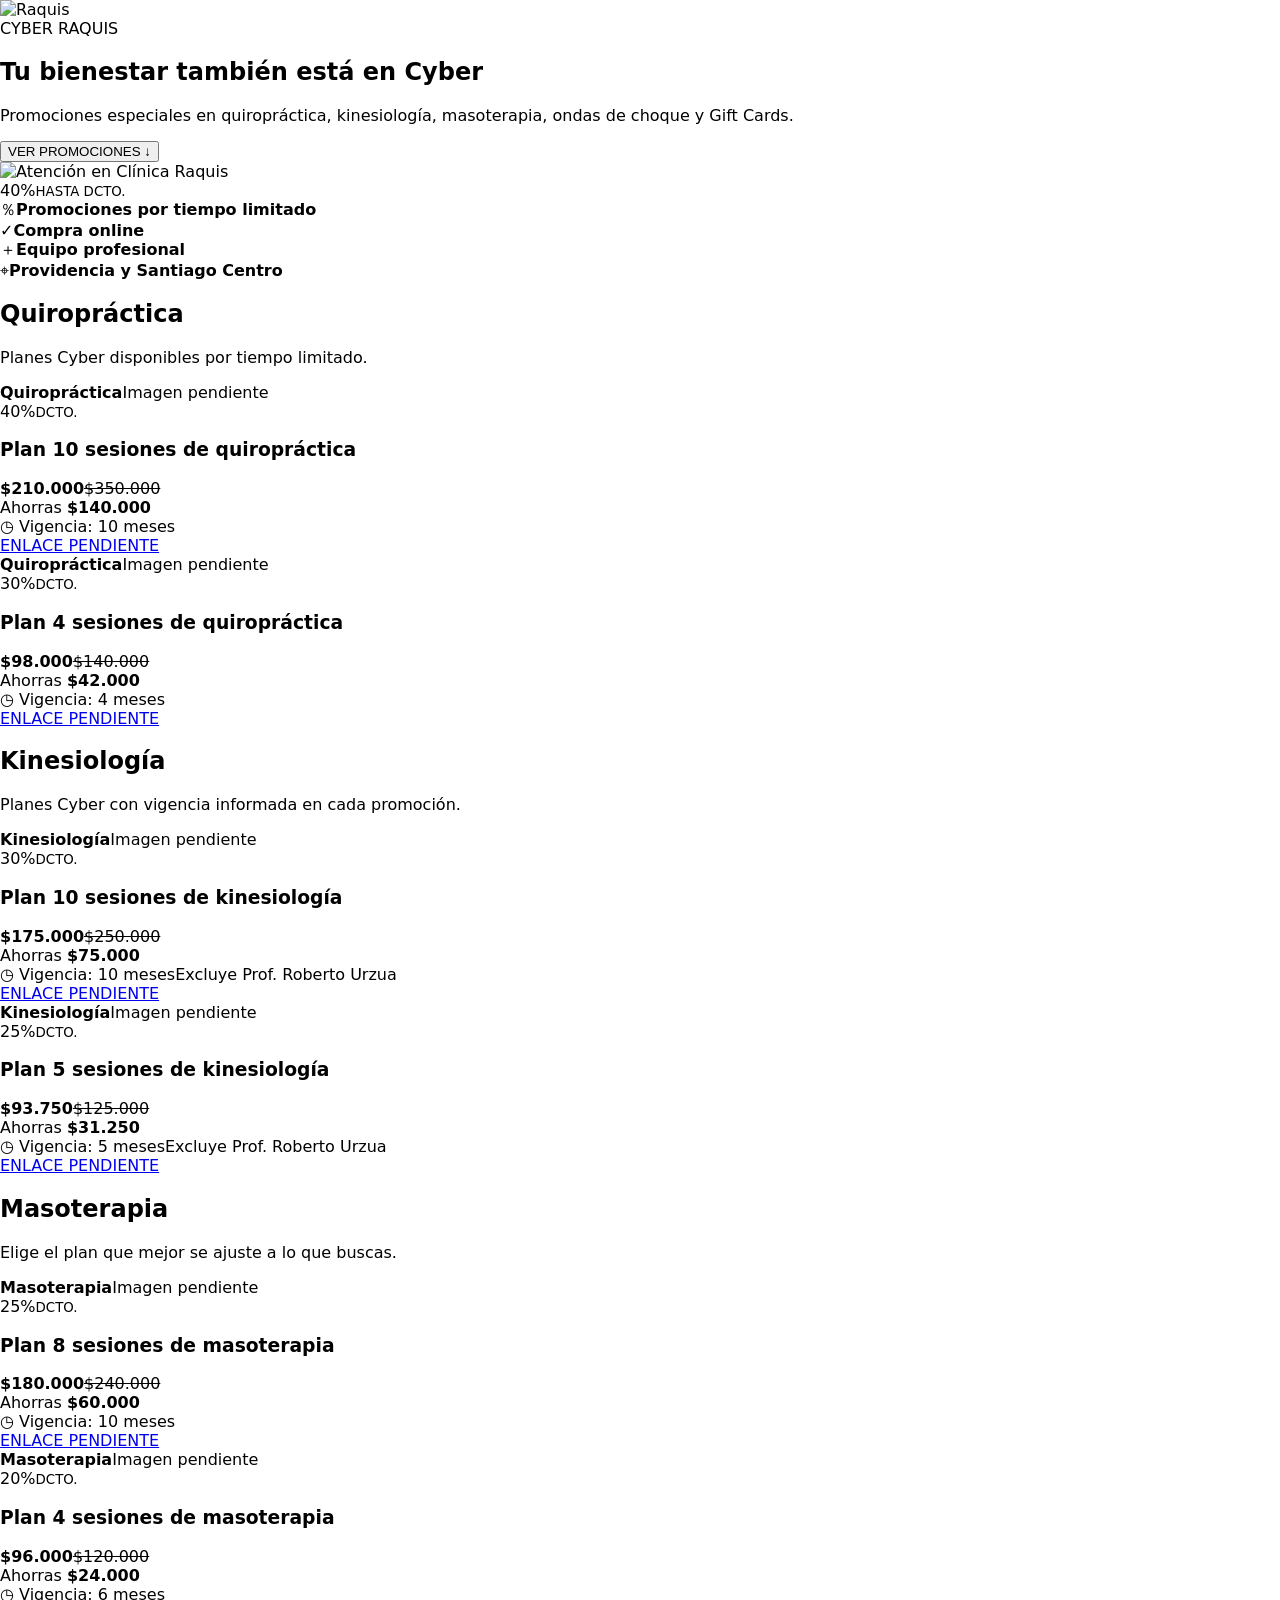
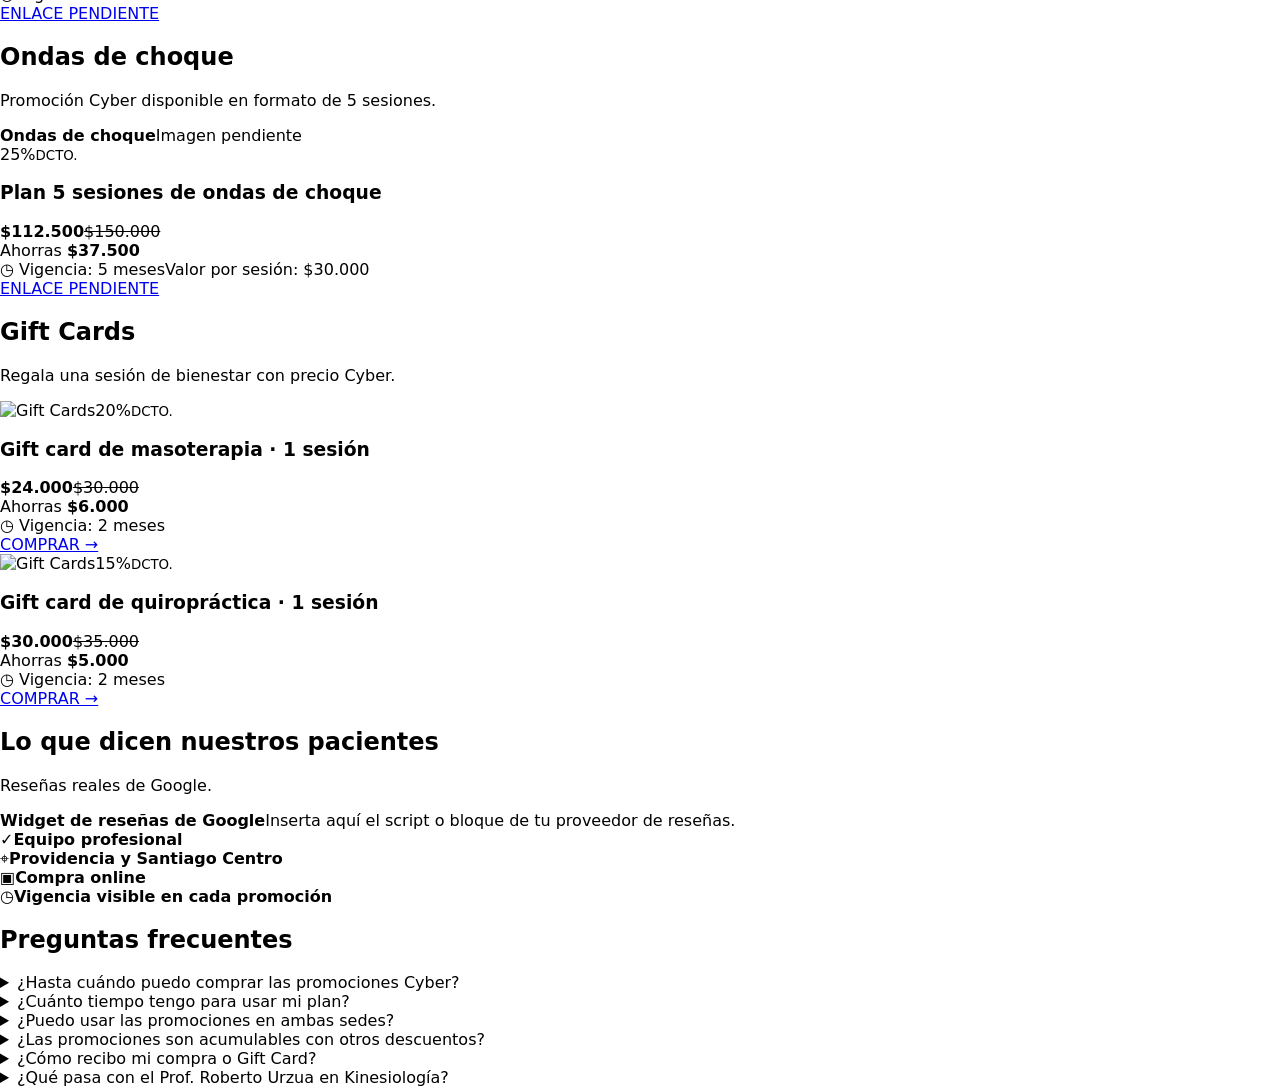
==== cyber/index.html @ 0bbfdd5c "Add Cyber landing preview page" ====
<!doctype html>
<html lang="es">
<head>
  <meta charset="utf-8">
  <meta name="viewport" content="width=device-width,initial-scale=1">
  <title>Cyber Raquis</title>
  <meta name="description" content="Promociones Cyber de Raquis en quiropráctica, kinesiología, masoterapia, ondas de choque y Gift Cards.">
  <style>html,body{margin:0;background:#fff;font-family:Inter,system-ui,sans-serif}</style>
</head>
<body>
  <raquis-cyber></raquis-cyber>
  <script src="./raquis-cyber.js" defer></script>
</body>
</html>
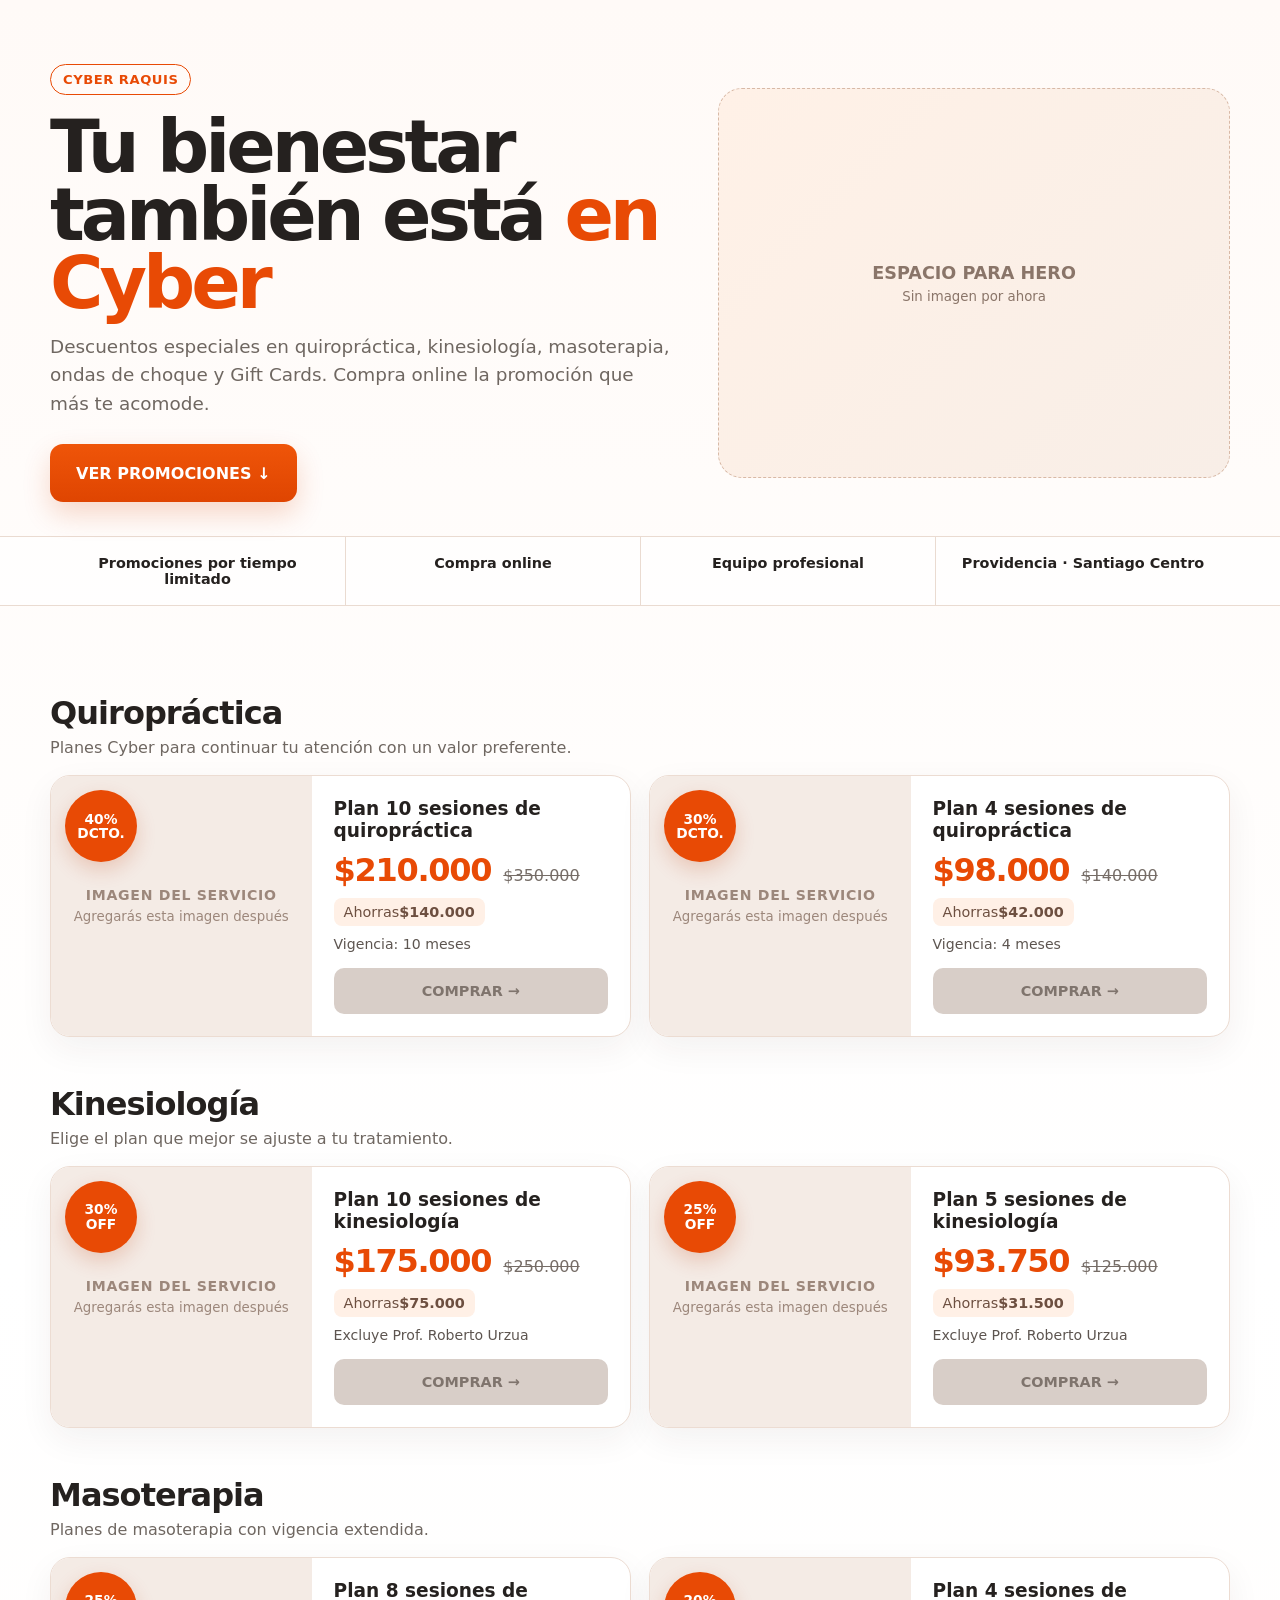
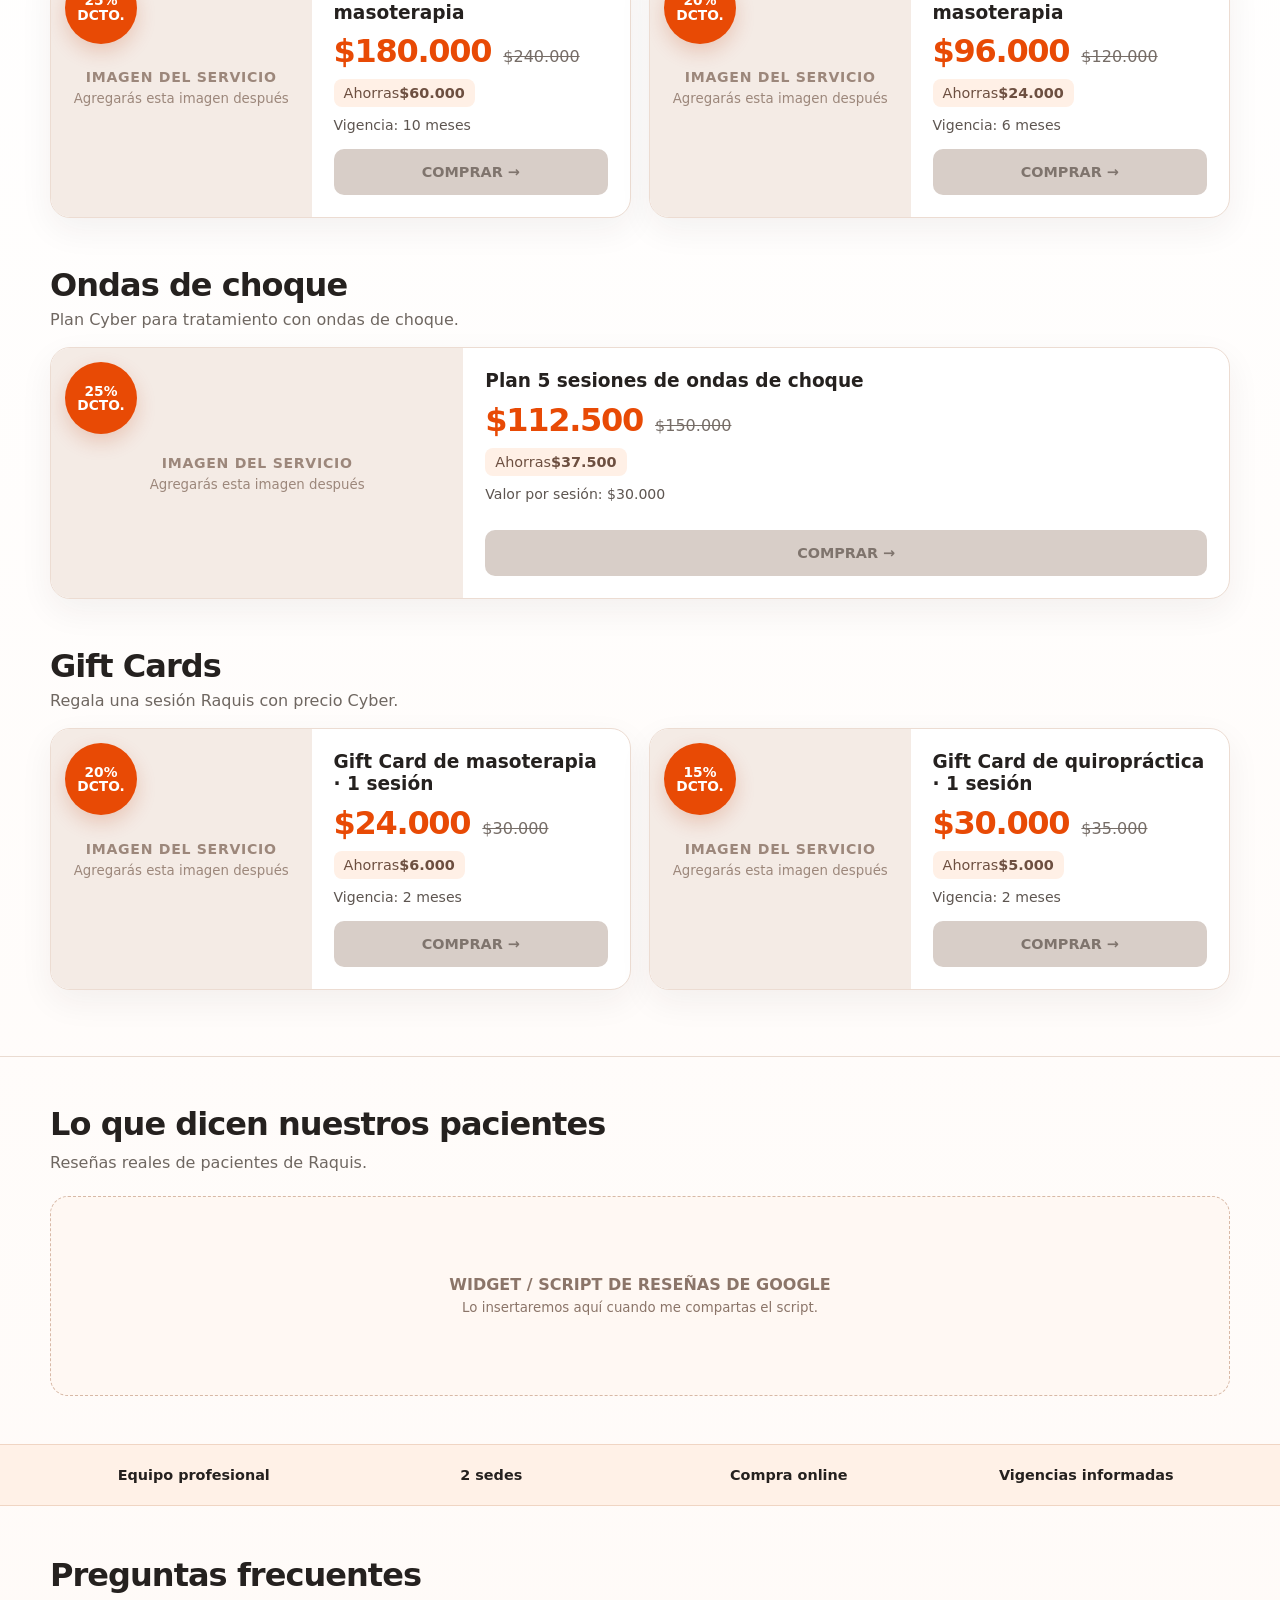
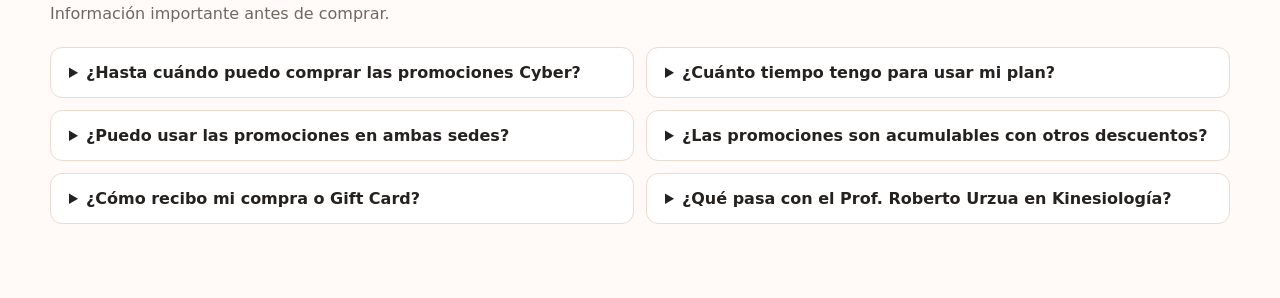
==== commit ec6b77c3: "Add Cyber landing preview page" ====
--- a/cyber/index.html
+++ b/cyber/index.html
@@ -5,10 +5,9 @@
   <meta name="viewport" content="width=device-width,initial-scale=1">
   <title>Cyber Raquis</title>
   <meta name="description" content="Promociones Cyber de Raquis en quiropráctica, kinesiología, masoterapia, ondas de choque y Gift Cards.">
-  <style>html,body{margin:0;background:#fff;font-family:Inter,system-ui,sans-serif}</style>
 </head>
-<body>
-  <raquis-cyber></raquis-cyber>
-  <script src="./raquis-cyber.js" defer></script>
+<body style="margin:0">
+  <raquis-cyber contained></raquis-cyber>
+  <script src="./raquis-cyber.js"></script>
 </body>
-</html>
+</html>
